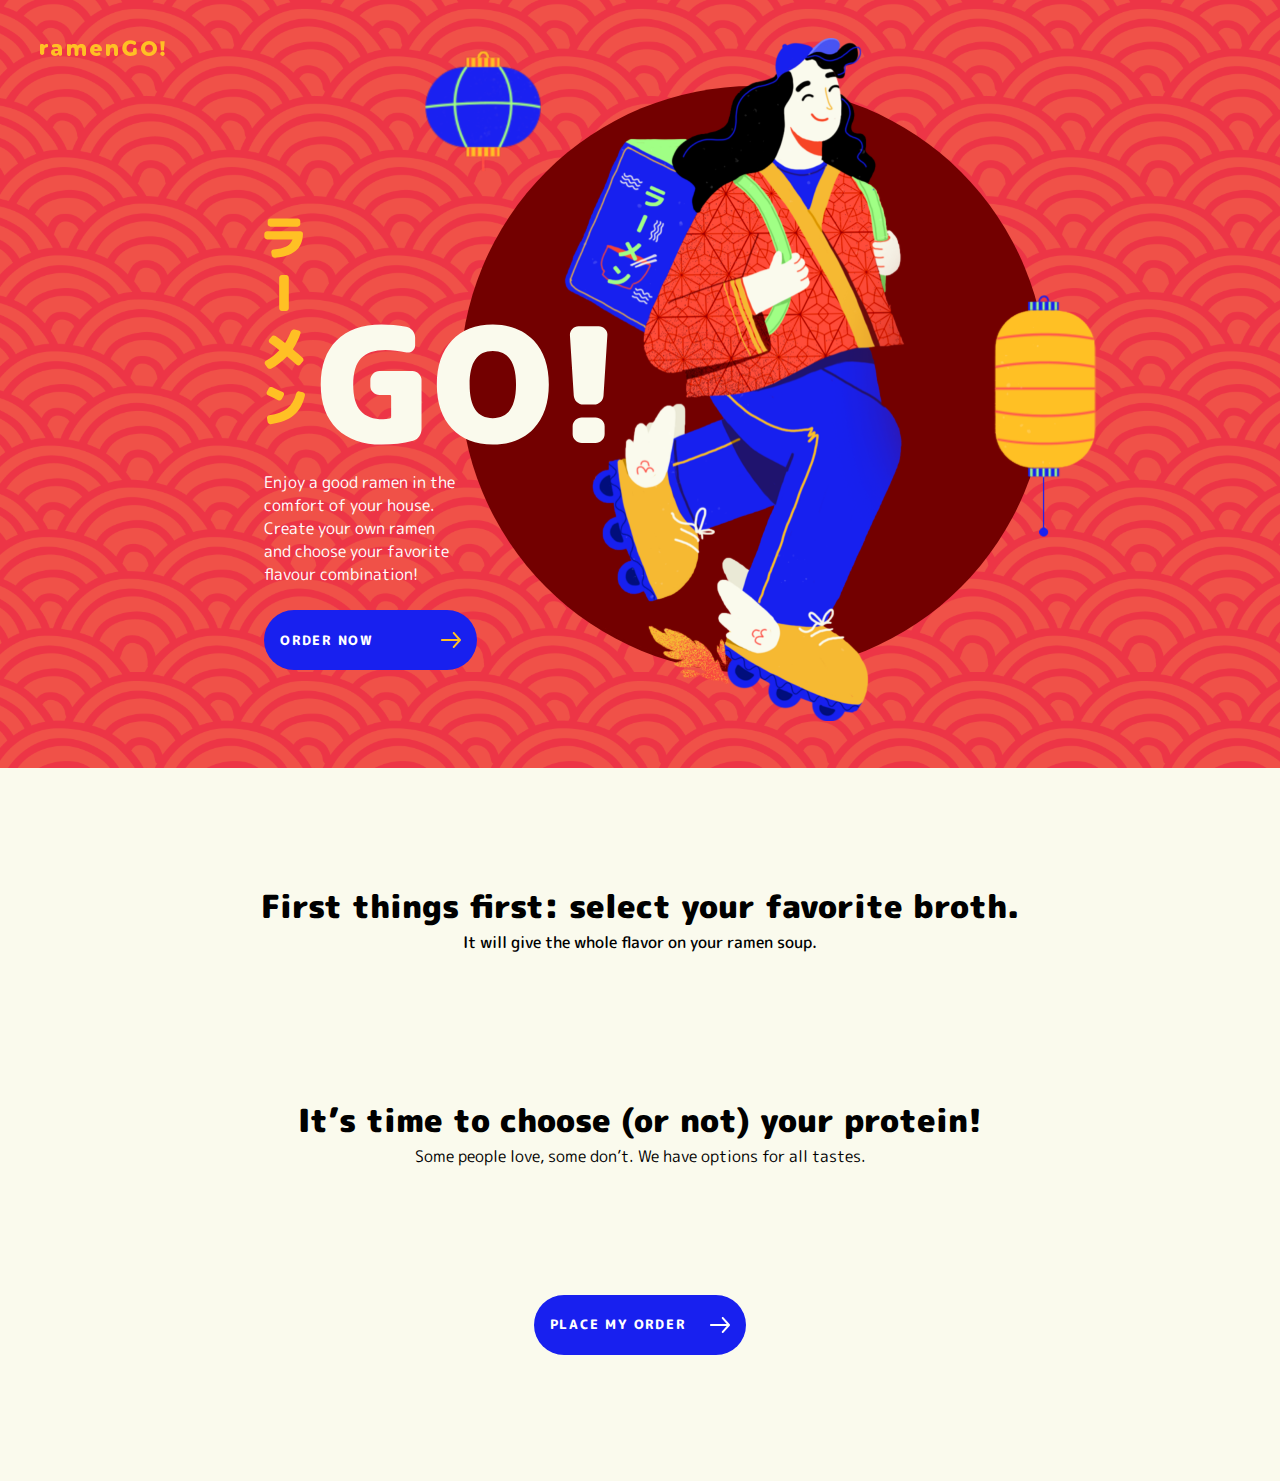
==== pages/home/index.html @ 6140c438 "[RamenGo] Code refacturing and final page" ====
<!DOCTYPE html>
<html lang="en">
<head>
    <meta charset="UTF-8">
    <meta name="viewport" content="width=device-width, initial-scale=1.0">
    <link rel="preconnect" href="https://fonts.googleapis.com">
    <link rel="preconnect" href="https://fonts.gstatic.com" crossorigin>
    <link href="https://fonts.googleapis.com/css2?family=M+PLUS+Rounded+1c:wght@500;800;900&display=swap" rel="stylesheet">
    <title>Ramen GO</title>
    <link rel="stylesheet" href="style.css">
    <script src="./script.js" defer></script>
</head>
<body>
    <section id="main">
        <img id="logo" src="../../assets/logo.svg" alt="">
        <div class="mainContent">
            <img src="../../assets/mainGO.svg" alt="">
            <p>Enjoy a good ramen in the comfort of your house. Create your own ramen and choose your favorite flavour combination!</p>
            <a href="#handleIngredients">
                    <button>
                        Order now
                        <img src="../../assets/buttonArrowYellow.svg" alt="">
                    </button>
                </a>
        </div>
    </section>
    <section id="handleIngredients">
        <div id="container">
            <div class="cards" id="broth">
                <h2>First things first: select your favorite broth.</h2>
                <p>It will give the whole flavor on your ramen soup. </p>
                <div id="brothCardsContainer">
                </div>
            </div>
            <div class="cards" id="protein">
                <h2>It’s time to choose (or not) your protein!</h2>
                <p>Some people love, some don’t. We have options for all tastes.</p>
                <div id="proteinCardsContainer">
                </div>
            </div>
                    <button id="orderButton">
                        Place my order
                        <img src="../../assets/buttonArrow.svg" alt="">
                    </button>
        </div>
    </section>
</body>
</html>
---- pages/home/style.css ----
:root {
    --ramenGoBlue: #1820EF;
    --ramenGoRed: #FF4E42;
    --ramenGoYellow: #ffc024;
    --ramenGoIce: #FAFAED;

    scroll-behavior: smooth;
}

*{
    margin: 0;
    font-family: 'M PLUS Rounded 1c', sans-serif;
}

#main {
    background-image: url("../../assets/mainBackground.svg");
    background-repeat: no-repeat;
    background-size: cover;
    overflow-x: hidden;

    min-height: 48rem;
    min-width: 85rem;
}

#main #logo{
    padding-left: 2.5rem;
    padding-top: 2.5rem;
}

.mainContent {
    padding-top: 9.75rem;
    padding-left: 16.5rem;
}

.mainContent a{
    text-decoration: none;
}

.mainContent p {
    width: 12.56rem;
    color: white;

    margin-top: 1.25rem;
    margin-bottom: 1.5rem;
}

.mainContent button {
    min-width: 13.31rem;
    height: 3.75rem;
    display: flex;
    align-items: center;
    justify-content: space-between;

    background-color:   var(--ramenGoBlue);
    border: none;
    border-radius: 50px;
    padding: 0 16px;
    cursor: pointer;

    font-weight: 800;
    letter-spacing: 1.78px;
    text-transform: uppercase;
    color: white;
}

#handleIngredients{
    background-color: var(--ramenGoIce);
}

#broth{
    display: flex;
    flex-direction: column;
    align-items: center;
    padding-top: 7.185rem;
}

#broth h2{
    font-size: 2rem;
    line-height: 47.52px;
    font-weight: 900;
}

#broth h2 + p{
    font-size: 1rem;
    line-height: 24px;
    font-weight: 500;
    margin-bottom: 2.93rem;
}

#brothCardsContainer{
    width: 100%;

    display: flex;
    justify-content: center;
    gap: 4rem;

}

.card{
    min-width: 20rem;
    min-height: 19.75rem;
    box-shadow: 0 4px 12px 0 rgba(224, 219, 191, 0.6);

    display: flex;
    flex-direction: column;
    justify-content: center;
    align-items: center;
    border-radius: 10px;
}

.card img{
    max-width: 6.5rem;
    max-height: 6.5rem;
    margin-bottom: 14px;
}

.card .ingredientsName{
    margin-bottom: 10px;
    color: var(--ramenGoBlue);
    font-weight: 900;
    font-size: 20px;
    line-height: 24px;
}

.ingredientsName + p{
    font-weight: 500;
    font-size: 14px;
    line-height: 16px;
}

.card span{
    color: var(--ramenGoRed);
    font-weight: 900;
    font-size: 20px;
    line-height: 24px;

    margin-top: 2.25rem;
}

#protein{
    display: flex;
    flex-direction: column;
    align-items: center;
    padding-top: 6rem;
}

#protein h2{
    font-size: 2rem;
    line-height: 47.52px;
    font-weight: 900;
}

#protein h2 + p{
    margin-bottom: 2.93rem;
}

#proteinCardsContainer{
    width: 100%;

    display: flex;
    justify-content: center;
    gap: 4rem;

    margin-bottom: 5rem;
}

#protein .card p{
    max-width: 256px;
    text-align: center;
}

#container{
    display: flex;
    flex-direction: column;
    align-items: center;
    padding-bottom: 7.875rem;
}

#handleIngredients button{
    min-width: 13.31rem;
    height: 3.75rem;
    display: flex;
    align-items: center;
    justify-content: space-between;

    background-color:   var(--ramenGoBlue);
    border: none;
    border-radius: 50px;
    padding: 0 16px;
    cursor: pointer;

    font-weight: 800;
    letter-spacing: 1.78px;
    text-transform: uppercase;
    color: white;
}

#handleIngredients a{
    text-decoration: none;
}

.activeCard{
    background-color: var(--ramenGoBlue);
    color: white;
}

.activeCard .ingredientsName{
    color: white;
}

.activeCard span{
    color: var(--ramenGoYellow);
}
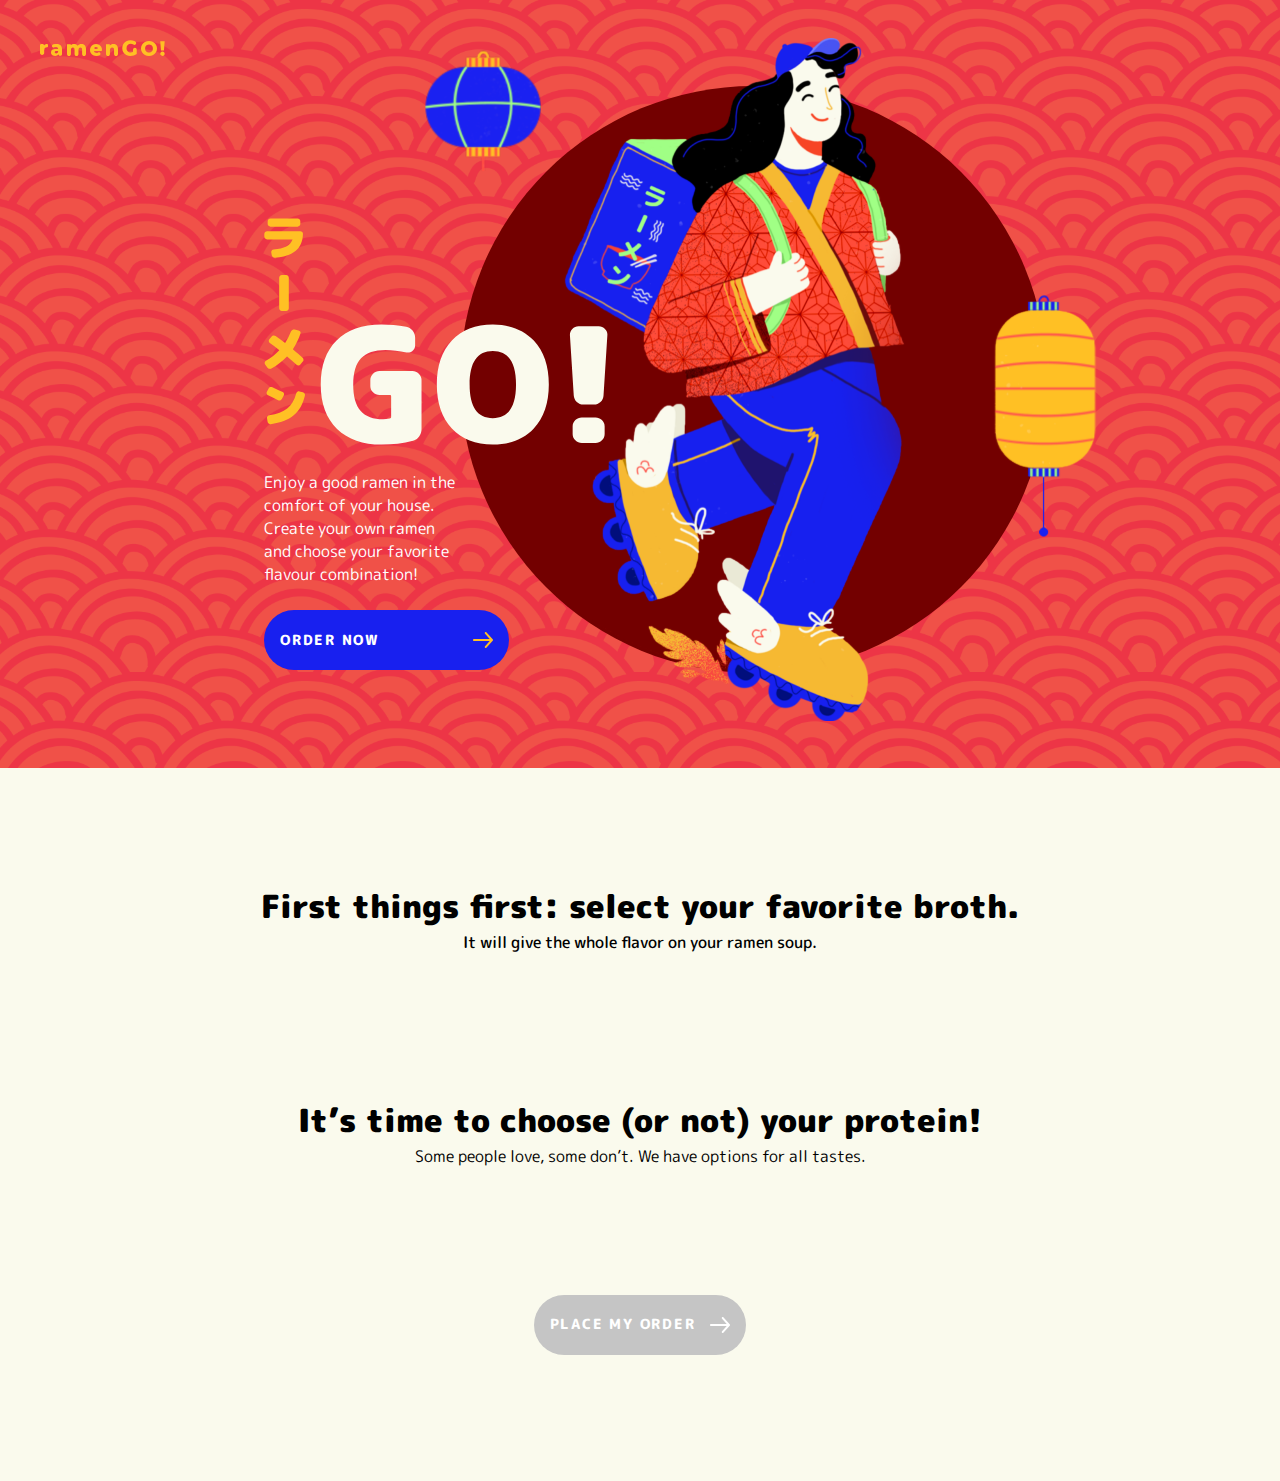
==== commit 50ac7754: "[RamenGo] Mobile - Home" ====
--- a/pages/home/index.html
+++ b/pages/home/index.html
@@ -17,22 +17,22 @@
             <img src="../../assets/mainGO.svg" alt="">
             <p>Enjoy a good ramen in the comfort of your house. Create your own ramen and choose your favorite flavour combination!</p>
             <a href="#handleIngredients">
-                    <button>
+                    <div class="orderButton">
                         Order now
                         <img src="../../assets/buttonArrowYellow.svg" alt="">
-                    </button>
+                    </div>
                 </a>
         </div>
     </section>
     <section id="handleIngredients">
         <div id="container">
-            <div class="cards" id="broth">
+            <div id="broth">
                 <h2>First things first: select your favorite broth.</h2>
                 <p>It will give the whole flavor on your ramen soup. </p>
                 <div id="brothCardsContainer">
                 </div>
             </div>
-            <div class="cards" id="protein">
+            <div id="protein">
                 <h2>It’s time to choose (or not) your protein!</h2>
                 <p>Some people love, some don’t. We have options for all tastes.</p>
                 <div id="proteinCardsContainer">
--- a/pages/home/style.css
+++ b/pages/home/style.css
@@ -44,8 +44,8 @@
     margin-bottom: 1.5rem;
 }
 
-.mainContent button {
-    min-width: 13.31rem;
+.mainContent .orderButton {
+    max-width: 13.31rem;
     height: 3.75rem;
     display: flex;
     align-items: center;
@@ -58,6 +58,8 @@
     cursor: pointer;
 
     font-weight: 800;
+    line-height: 20.79px;
+    font-size: 14px;
     letter-spacing: 1.78px;
     text-transform: uppercase;
     color: white;
@@ -183,7 +185,7 @@
     align-items: center;
     justify-content: space-between;
 
-    background-color:   var(--ramenGoBlue);
+    background-color: #c5c5c5;
     border: none;
     border-radius: 50px;
     padding: 0 16px;
@@ -191,6 +193,8 @@
 
     font-weight: 800;
     letter-spacing: 1.78px;
+    font-size: 14px;
+    line-height: 20.79px;
     text-transform: uppercase;
     color: white;
 }
@@ -210,4 +214,104 @@
 
 .activeCard span{
     color: var(--ramenGoYellow);
+}
+
+@media (max-width:360px) {
+    #main {
+     min-width: 300px;
+     max-width: 360px;
+     background-image: url('../../assets/backgroundMobile.svg');
+     background-position: center;
+
+     display: flex;
+     flex-direction: column;
+     justify-content: space-between;
+     align-items: center;
+
+     padding-top: 20px;
+    }
+
+    #main #logo{
+        padding-left: 0;
+        padding-top: 0;
+        width: 124.69px;
+        height: 15.67px;
+    }
+
+    .mainContent {
+        padding-top: 0;
+        padding-left: 0;
+    }
+
+    .mainContent img:first-of-type {
+        display: none;
+    }
+    .mainContent a{
+        display: none;
+    }
+    .mainContent p{
+        width: 300px;
+        font-weight: 500;
+        line-height: 20px;
+        font-size: 16px;
+        text-align: center;
+        margin: 0 0 66px 0;
+    }
+
+    #handleIngredients{
+        min-width: 300px;
+        max-width: 360px;
+        overflow: hidden;
+    }
+
+    #broth{
+        padding-top: 40px;
+    }
+
+    #broth h2{
+        max-width: 328px;
+        text-align: center;
+        font-weight: 900;
+        line-height: 31px;
+        font-size: 24px;
+        margin-bottom: 16px;
+    }
+
+    #broth h2 + p{
+        max-width: 326px;
+        text-align: center;
+        font-weight: 400;
+        line-height: 24px;
+        font-size: 16px;
+        margin-bottom: 32px;
+    }
+
+    #protein{
+        padding-top: 40px;
+    }
+
+    #protein h2{
+        max-width: 328px;
+        text-align: center;
+        font-weight: 900;
+        line-height: 31px;
+        font-size: 24px;
+        margin-bottom: 16px;
+    }
+
+    #protein h2 + p{
+        max-width: 326px;
+        text-align: center;
+        font-weight: 400;
+        line-height: 24px;
+        font-size: 16px;
+        margin-bottom: 32px;
+    }
+
+    .card{
+        min-width: 288px;
+        min-height: 316px;
+        max-width: 288px;
+        max-height: 316px;
+    }
 }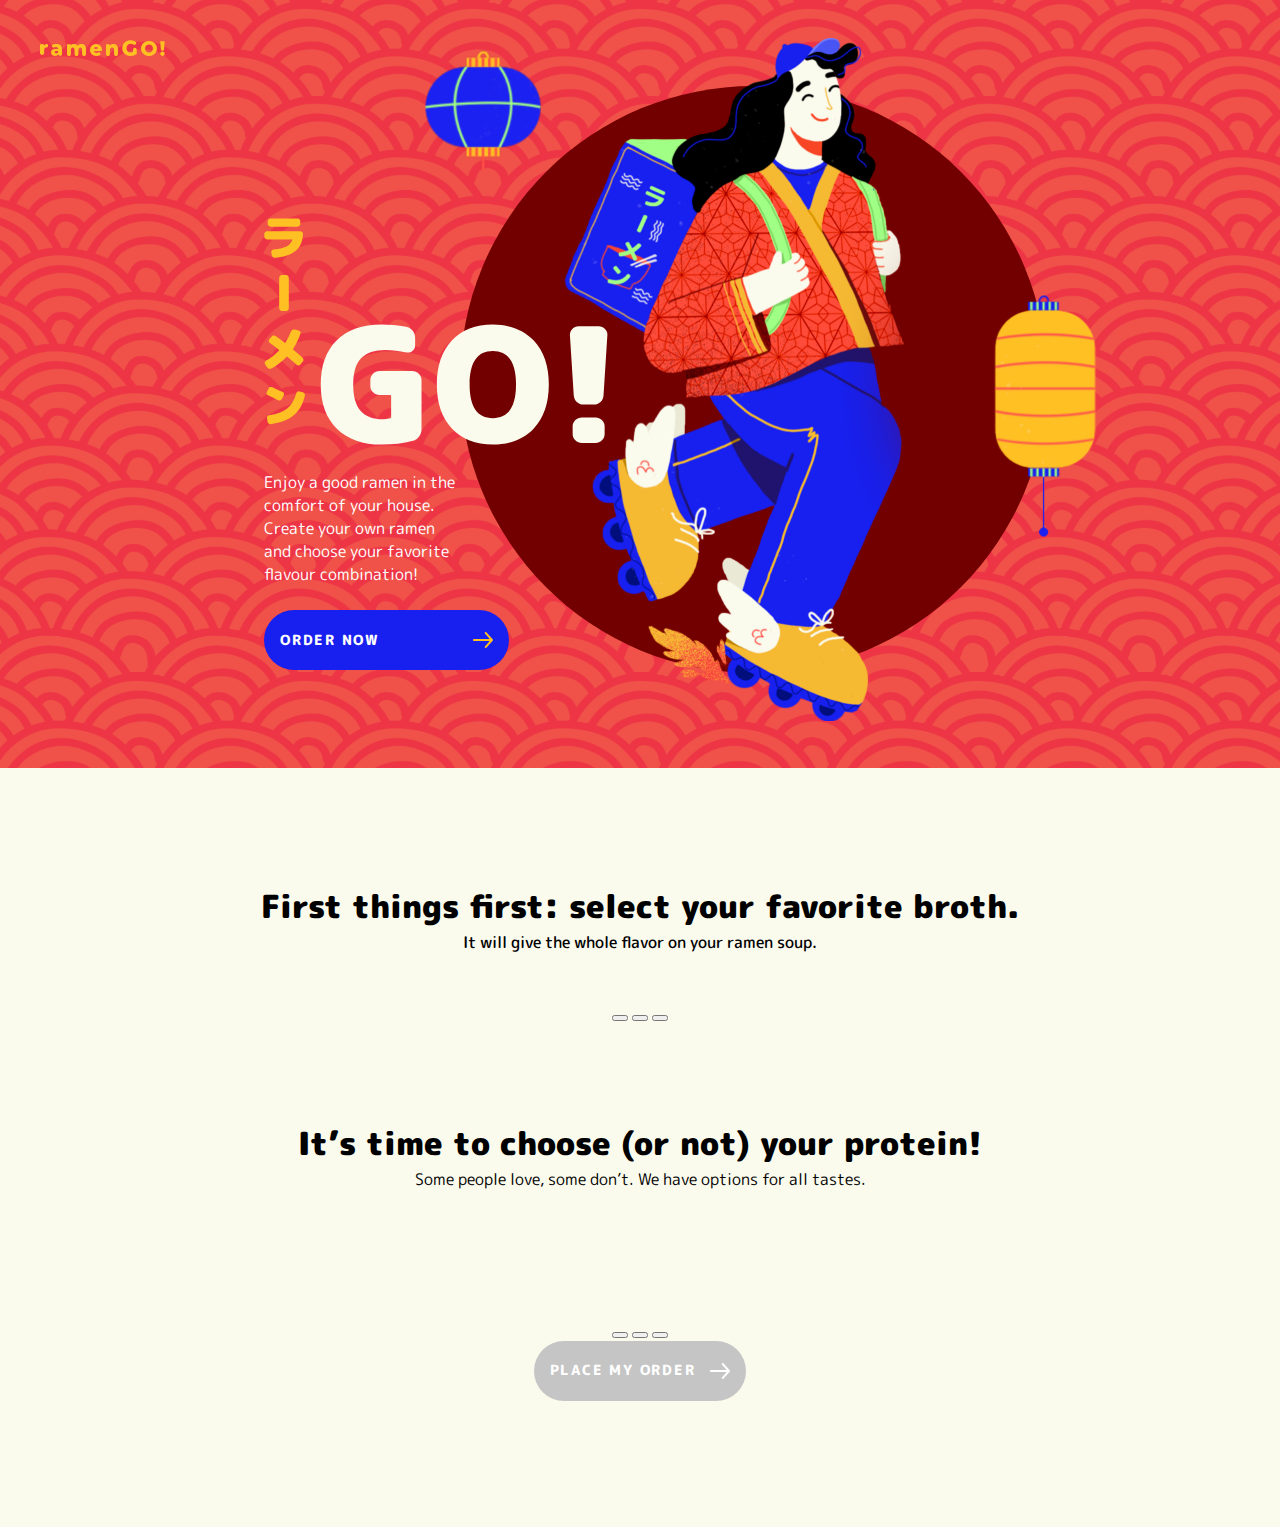
==== commit 55385c3c: "[RamenGo] End of home's page" ====
--- a/pages/home/index.html
+++ b/pages/home/index.html
@@ -31,17 +31,27 @@
                 <p>It will give the whole flavor on your ramen soup. </p>
                 <div id="brothCardsContainer">
                 </div>
+                <div class="cardControls">
+                    <button id="btn1" class="control activeButton" onclick="scrollToCard('brothCardsContainer', 0, this)"></button>
+                    <button id="btn2" class="control" onclick="scrollToCard('brothCardsContainer', 1, this)"></button>
+                    <button id="btn3" class="control" onclick="scrollToCard('brothCardsContainer', 2, this)"></button>
+                </div>
             </div>
             <div id="protein">
                 <h2>It’s time to choose (or not) your protein!</h2>
                 <p>Some people love, some don’t. We have options for all tastes.</p>
                 <div id="proteinCardsContainer">
                 </div>
+                <div class="cardControls">
+                    <button id="btn1" class="control activeButton" onclick="scrollToCard('proteinCardsContainer', 0, this)"></button>
+                    <button id="btn2" class="control" onclick="scrollToCard('proteinCardsContainer', 1, this)"></button>
+                    <button id="btn3" class="control" onclick="scrollToCard('proteinCardsContainer', 2, this)"></button>
+                </div>
             </div>
-                    <button id="orderButton">
-                        Place my order
-                        <img src="../../assets/buttonArrow.svg" alt="">
-                    </button>
+            <button id="orderButton">
+            Place my order
+            <img src="../../assets/buttonArrow.svg" alt="">
+            </button>
         </div>
     </section>
 </body>
--- a/pages/home/style.css
+++ b/pages/home/style.css
@@ -95,7 +95,6 @@
     display: flex;
     justify-content: center;
     gap: 4rem;
-
 }
 
 .card{
@@ -178,7 +177,7 @@
     padding-bottom: 7.875rem;
 }
 
-#handleIngredients button{
+#orderButton{
     min-width: 13.31rem;
     height: 3.75rem;
     display: flex;
@@ -216,7 +215,7 @@
     color: var(--ramenGoYellow);
 }
 
-@media (max-width:360px) {
+@media (max-width:400px) {
     #main {
      min-width: 300px;
      max-width: 360px;
@@ -261,7 +260,7 @@
     #handleIngredients{
         min-width: 300px;
         max-width: 360px;
-        overflow: hidden;
+
     }
 
     #broth{
@@ -283,7 +282,7 @@
         font-weight: 400;
         line-height: 24px;
         font-size: 16px;
-        margin-bottom: 32px;
+        margin-bottom: 0px;
     }
 
     #protein{
@@ -305,7 +304,7 @@
         font-weight: 400;
         line-height: 24px;
         font-size: 16px;
-        margin-bottom: 32px;
+        margin-bottom: 0px;
     }
 
     .card{
@@ -314,4 +313,67 @@
         max-width: 288px;
         max-height: 316px;
     }
-}+
+    .control{
+        width: 12px;
+        height: 12px;
+        background-color: #E0DBBF;
+        border-radius: 8px;
+        border: none;
+        transition: width 0.3s ease, background-color 0.3s ease;
+    }
+
+    #brothCardsContainer{
+        max-width: 360px;
+        justify-content: start;
+        gap: 1rem;
+
+        overflow-x: hidden;
+
+        padding-top: 2rem;
+        padding-bottom: 1.5rem;
+    }
+
+    #brothCardsContainer div:first-of-type{
+       margin-left: 1.4rem;
+    }
+
+    #brothCardsContainer .card:last-child {
+        margin-right: 1.4rem;
+    }
+
+    .activeButton{
+        background-color: salmon;
+        width: 36px;
+    }
+
+    #proteinCardsContainer{
+        max-width: 360px;
+        justify-content: start;
+        gap: 1rem;
+        overflow-x: hidden;
+        margin-bottom: 0px;
+        padding-top: 2rem;
+        padding-bottom: 1.5rem;
+    }
+
+    #proteinCardsContainer div:first-of-type{
+        margin-left: 1.4rem;
+    }
+
+     #proteinCardsContainer .card:last-child {
+         margin-right: 1.4rem;
+     }
+
+    #orderButton{
+        margin-top: 3rem;
+    }
+
+    #container{
+        padding-bottom: 32px;
+    }
+
+    #handleIngredients{
+        overflow-x: hidden;
+    }
+}   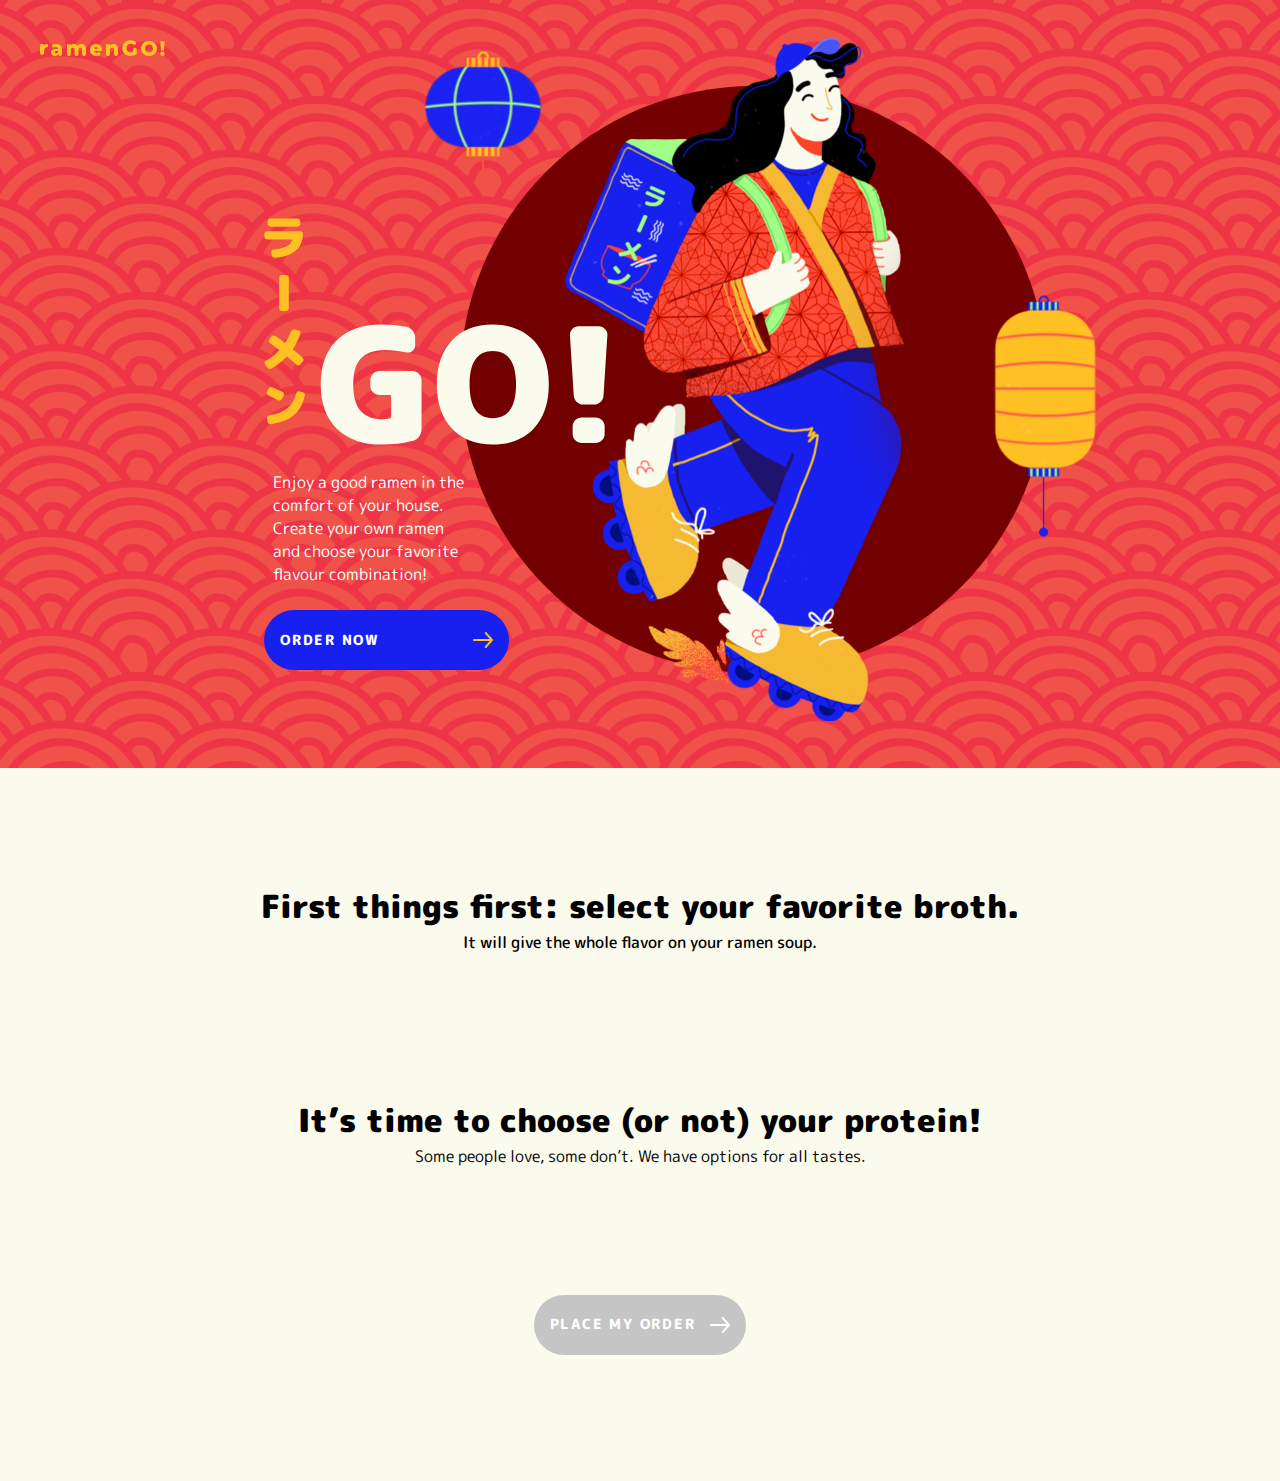
==== commit c306ce5f: "[RamenGo] Minor changes + last mobile page" ====
--- a/pages/home/index.html
+++ b/pages/home/index.html
@@ -1,58 +1,84 @@
 <!DOCTYPE html>
 <html lang="en">
-<head>
-    <meta charset="UTF-8">
-    <meta name="viewport" content="width=device-width, initial-scale=1.0">
-    <link rel="preconnect" href="https://fonts.googleapis.com">
-    <link rel="preconnect" href="https://fonts.gstatic.com" crossorigin>
-    <link href="https://fonts.googleapis.com/css2?family=M+PLUS+Rounded+1c:wght@500;800;900&display=swap" rel="stylesheet">
+  <head>
+    <meta charset="UTF-8" />
+    <meta name="viewport" content="width=device-width, initial-scale=1.0" />
+    <link rel="preconnect" href="https://fonts.googleapis.com" />
+    <link rel="preconnect" href="https://fonts.gstatic.com" crossorigin />
+    <link
+      href="https://fonts.googleapis.com/css2?family=M+PLUS+Rounded+1c:wght@500;800;900&display=swap"
+      rel="stylesheet"
+    />
     <title>Ramen GO</title>
-    <link rel="stylesheet" href="style.css">
+    <link rel="stylesheet" href="style.css" />
     <script src="./script.js" defer></script>
-</head>
-<body>
+  </head>
+  <body>
     <section id="main">
-        <img id="logo" src="../../assets/logo.svg" alt="">
-        <div class="mainContent">
-            <img src="../../assets/mainGO.svg" alt="">
-            <p>Enjoy a good ramen in the comfort of your house. Create your own ramen and choose your favorite flavour combination!</p>
-            <a href="#handleIngredients">
-                    <div class="orderButton">
-                        Order now
-                        <img src="../../assets/buttonArrowYellow.svg" alt="">
-                    </div>
-                </a>
-        </div>
+      <img id="logo" src="../../assets/logo.svg" alt="" />
+      <div class="mainContent">
+        <img src="../../assets/mainGO.svg" alt="" />
+        <p>
+          Enjoy a good ramen in the comfort of your house. Create your own ramen
+          and choose your favorite flavour combination!
+        </p>
+        <a class="orderButton" href="#handleIngredients">
+          Order now
+          <img src="../../assets/buttonArrowYellow.svg" alt="" />
+        </a>
+      </div>
     </section>
     <section id="handleIngredients">
-        <div id="container">
-            <div id="broth">
-                <h2>First things first: select your favorite broth.</h2>
-                <p>It will give the whole flavor on your ramen soup. </p>
-                <div id="brothCardsContainer">
-                </div>
-                <div class="cardControls">
-                    <button id="btn1" class="control activeButton" onclick="scrollToCard('brothCardsContainer', 0, this)"></button>
-                    <button id="btn2" class="control" onclick="scrollToCard('brothCardsContainer', 1, this)"></button>
-                    <button id="btn3" class="control" onclick="scrollToCard('brothCardsContainer', 2, this)"></button>
-                </div>
-            </div>
-            <div id="protein">
-                <h2>It’s time to choose (or not) your protein!</h2>
-                <p>Some people love, some don’t. We have options for all tastes.</p>
-                <div id="proteinCardsContainer">
-                </div>
-                <div class="cardControls">
-                    <button id="btn1" class="control activeButton" onclick="scrollToCard('proteinCardsContainer', 0, this)"></button>
-                    <button id="btn2" class="control" onclick="scrollToCard('proteinCardsContainer', 1, this)"></button>
-                    <button id="btn3" class="control" onclick="scrollToCard('proteinCardsContainer', 2, this)"></button>
-                </div>
-            </div>
-            <button id="orderButton">
-            Place my order
-            <img src="../../assets/buttonArrow.svg" alt="">
-            </button>
+      <div id="container">
+        <div id="broth">
+          <h2>First things first: select your favorite broth.</h2>
+          <p>It will give the whole flavor on your ramen soup.</p>
+          <div id="brothCardsContainer"></div>
+          <div class="cardControls">
+            <button
+              id="btn1"
+              class="control activeButton"
+              onclick="scrollToCard('brothCardsContainer', 0, this)"
+            ></button>
+            <button
+              id="btn2"
+              class="control"
+              onclick="scrollToCard('brothCardsContainer', 1, this)"
+            ></button>
+            <button
+              id="btn3"
+              class="control"
+              onclick="scrollToCard('brothCardsContainer', 2, this)"
+            ></button>
+          </div>
         </div>
+        <div id="protein">
+          <h2>It’s time to choose (or not) your protein!</h2>
+          <p>Some people love, some don’t. We have options for all tastes.</p>
+          <div id="proteinCardsContainer"></div>
+          <div class="cardControls">
+            <button
+              id="btn1"
+              class="control activeButton"
+              onclick="scrollToCard('proteinCardsContainer', 0, this)"
+            ></button>
+            <button
+              id="btn2"
+              class="control"
+              onclick="scrollToCard('proteinCardsContainer', 1, this)"
+            ></button>
+            <button
+              id="btn3"
+              class="control"
+              onclick="scrollToCard('proteinCardsContainer', 2, this)"
+            ></button>
+          </div>
+        </div>
+        <button id="orderButton">
+          Place my order
+          <img src="../../assets/buttonArrow.svg" alt="" />
+        </button>
+      </div>
     </section>
-</body>
-</html>+  </body>
+</html>
--- a/pages/home/style.css
+++ b/pages/home/style.css
@@ -5,6 +5,7 @@
     --ramenGoIce: #FAFAED;
 
     scroll-behavior: smooth;
+    overflow-x: hidden;
 }
 
 *{
@@ -16,10 +17,10 @@
     background-image: url("../../assets/mainBackground.svg");
     background-repeat: no-repeat;
     background-size: cover;
+
+    min-height: 48rem;
+    min-width: 100vw;
     overflow-x: hidden;
-
-    min-height: 48rem;
-    min-width: 85rem;
 }
 
 #main #logo{
@@ -42,6 +43,7 @@
 
     margin-top: 1.25rem;
     margin-bottom: 1.5rem;
+    margin-left: 9px;
 }
 
 .mainContent .orderButton {
@@ -63,10 +65,16 @@
     letter-spacing: 1.78px;
     text-transform: uppercase;
     color: white;
+    transition: background-color 0.3s ease;
+}
+
+.mainContent .orderButton:hover{
+    background-color: #3445fd;
 }
 
 #handleIngredients{
     background-color: var(--ramenGoIce);
+    width: 100vw;
 }
 
 #broth{
@@ -101,12 +109,18 @@
     min-width: 20rem;
     min-height: 19.75rem;
     box-shadow: 0 4px 12px 0 rgba(224, 219, 191, 0.6);
+    cursor: pointer;
 
     display: flex;
     flex-direction: column;
     justify-content: center;
     align-items: center;
     border-radius: 10px;
+    transition: box-shadow 0.3s ease;
+}
+
+.card:hover {
+    box-shadow: 0 8px 24px 0 rgba(224, 219, 191, 0.8); 
 }
 
 .card img{
@@ -196,6 +210,11 @@
     line-height: 20.79px;
     text-transform: uppercase;
     color: white;
+    transition: background-color 0.3s ease;
+}
+
+#orderButton:hover{
+    background-color: #a9a9a9;
 }
 
 #handleIngredients a{
@@ -215,10 +234,10 @@
     color: var(--ramenGoYellow);
 }
 
-@media (max-width:400px) {
+@media (max-width:420px) {
     #main {
      min-width: 300px;
-     max-width: 360px;
+     max-width: 100vw;
      background-image: url('../../assets/backgroundMobile.svg');
      background-position: center;
 
@@ -259,8 +278,7 @@
 
     #handleIngredients{
         min-width: 300px;
-        max-width: 360px;
-
+        max-width: 100vw;
     }
 
     #broth{
@@ -324,7 +342,7 @@
     }
 
     #brothCardsContainer{
-        max-width: 360px;
+        max-width: 100vw;
         justify-content: start;
         gap: 1rem;
 
@@ -348,7 +366,7 @@
     }
 
     #proteinCardsContainer{
-        max-width: 360px;
+        max-width: 100vw;
         justify-content: start;
         gap: 1rem;
         overflow-x: hidden;
@@ -376,4 +394,10 @@
     #handleIngredients{
         overflow-x: hidden;
     }
-}   +}   
+
+@media (min-width: 421px) {
+    .cardControls{
+        display: none;
+    }
+}